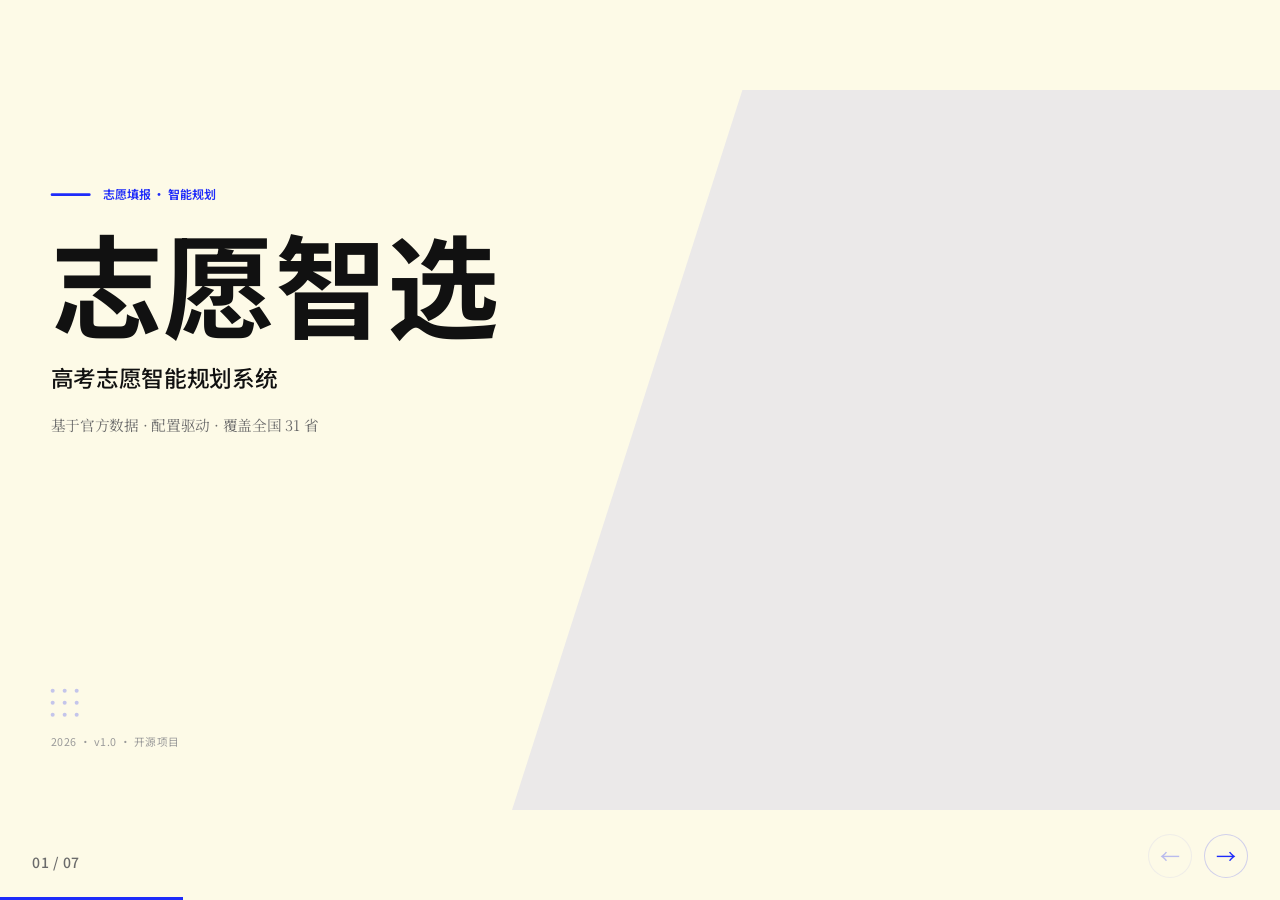
==== project-intro.html @ b126a082 "docs: 重构项目门面 - 新增介绍页 + 改写README + 分离规划文件 新增 project-intro.html（frontend-slides Blue Professional 7张幻" ====
<!DOCTYPE html>
<html lang="zh-CN">
<head>
    <meta charset="UTF-8">
    <meta name="viewport" content="width=device-width, initial-scale=1.0">
    <title>志愿智选 · 项目介绍</title>

    <!-- ===========================================
         Fonts: 思源黑体 Noto Sans SC (700 标题/数字) + 思源宋体 Noto Serif SC (400 正文)
         Blue Professional CJK 配对 — Strategy A
         =========================================== -->
    <link rel="preconnect" href="https://fonts.googleapis.com">
    <link rel="preconnect" href="https://fonts.gstatic.com" crossorigin>
    <link href="https://fonts.googleapis.com/css2?family=Noto+Sans+SC:wght@400;500;600;700&family=Noto+Serif+SC:wght@400;500;700&display=swap" rel="stylesheet">

    <style>
        /* ===========================================
           CSS CUSTOM PROPERTIES (Blue Professional · CJK)
           奶油画布 #fdfae7 + 钴蓝主色 #1e2bfa
           单一强调色系统：cobalt 承担所有 emphasis
           =========================================== */
        :root {
            /* Colors */
            --bg: #fdfae7;
            --primary: #1e2bfa;
            --text: #111111;
            --text-muted: #6b6b6b;
            --text-light: #9a9a9a;
            --accent-light: rgba(30, 43, 250, 0.08);
            --accent-medium: rgba(30, 43, 250, 0.15);
            --border: rgba(30, 43, 250, 0.2);
            --card-bg: rgba(30, 43, 250, 0.04);
            --positive: #059669;
            --negative: #dc2626;
            --stage-bg: #fdfae7;
            --slide-bg: #fdfae7;

            /* Typography — 思源黑体 700 标题/数字, 思源宋体 400 正文 */
            --font-display: 'Noto Sans SC', sans-serif;
            --font-body: 'Noto Serif SC', serif;

            /* Stage padding (translated from vw/vh to 1920×1080 px) */
            --pad-slide-x: 76px;
            --pad-slide-y-top: 67px;
            --pad-slide-y-bottom: 92px;
        }

        /* === BASE RESET === */
        * { margin: 0; padding: 0; box-sizing: border-box; }

        /* ===========================================
           FIXED 16:9 STAGE: MANDATORY BASE STYLES
           viewport-base.css 完整内容（不可裁剪）
           =========================================== */
        html, body {
            width: 100%;
            height: 100%;
            margin: 0;
            overflow: hidden;
            background: var(--stage-bg, #000);
        }
        .deck-viewport {
            position: fixed;
            inset: 0;
            overflow: hidden;
            background: var(--stage-bg, #000);
        }
        .deck-stage {
            position: absolute;
            left: 0;
            top: 0;
            width: 1920px;
            height: 1080px;
            overflow: hidden;
            transform-origin: 0 0;
            background: var(--slide-bg, #fff);
        }
        .slide {
            position: absolute;
            inset: 0;
            width: 1920px;
            height: 1080px;
            overflow: hidden;
            display: block;
            visibility: hidden;
            opacity: 0;
            pointer-events: none;
            background: var(--slide-bg, #fff);
        }
        .slide.active, .slide.visible {
            visibility: visible;
            opacity: 1;
            pointer-events: auto;
            z-index: 1;
        }
        img, video, canvas, svg {
            max-width: 100%;
            max-height: 100%;
        }
        .deck-controls {
            position: fixed;
            left: 50%;
            bottom: 22px;
            transform: translateX(-50%);
            z-index: 1000;
        }
        @media print {
            html, body { width: 1920px; height: auto; overflow: visible; background: #fff; }
            .deck-viewport { position: static; overflow: visible; background: #fff; }
            .deck-stage { position: static; width: auto; height: auto; transform: none !important; background: none; }
            .slide { position: relative; display: block !important; visibility: visible !important; opacity: 1 !important; pointer-events: auto !important; width: 1920px; height: 1080px; break-after: page; page-break-after: always; }
            .slide:last-child { break-after: auto; page-break-after: auto; }
            .deck-controls { display: none !important; }
        }
        @media (prefers-reduced-motion: reduce) {
            *, *::before, *::after { animation-duration: 0.01ms !important; transition-duration: 0.2s !important; }
        }

        /* ===========================================
           SLIDE TRANSITION (opacity + translateX 40px→0, 500ms ease)
           未来幻灯片默认 +40px / 当前幻灯片 0 / 已看 -40px
           =========================================== */
        .slide {
            transform: translateX(40px);
            transition: opacity 500ms ease, transform 500ms ease, visibility 0s linear 500ms;
        }
        .slide.active,
        .slide.visible {
            transform: translateX(0);
            transition: opacity 500ms ease, transform 500ms ease, visibility 0s;
        }
        .slide.prev {
            visibility: hidden;
            opacity: 0;
            pointer-events: none;
            transform: translateX(-40px);
        }

        /* ===========================================
           TYPOGRAPHY (CJK 适配)
           关键调整：letter-spacing 0 / 不用 uppercase / body line-height 1.75
           标题用思源黑体 700（颜色 #111111 近黑，非钴蓝）
           正文用思源宋体 400
           数字用思源黑体 700 钴蓝色
           =========================================== */
        .eyebrow {
            font-family: var(--font-display);
            font-weight: 600;
            font-size: 18px;
            line-height: 1.1;
            color: var(--primary);
            letter-spacing: 0;
            text-transform: none;
        }
        h2.slide-h2 {
            font-family: var(--font-display);
            font-weight: 700;
            font-size: 52px;
            line-height: 1.25;
            color: var(--text);
            letter-spacing: 0;
            margin-top: 24px;
            margin-bottom: 48px;
        }
        .meta-text {
            font-family: var(--font-display);
            font-weight: 400;
            font-size: 16px;
            line-height: 1.4;
            color: var(--text-light);
            letter-spacing: 0.05em;
        }

        /* ===========================================
           PERSISTENT CHROME (固定到视口，不随舞台缩放)
           左下角计数器 / 右下角导航按钮 / 底部进度条
           =========================================== */
        .slide-counter {
            position: fixed;
            left: 32px;
            bottom: 28px;
            font-family: var(--font-display);
            font-weight: 500;
            font-size: 14px;
            color: var(--text-muted);
            letter-spacing: 0.05em;
            z-index: 1001;
        }
        .nav-controls {
            position: fixed;
            right: 32px;
            bottom: 22px;
            display: flex;
            gap: 12px;
            z-index: 1001;
        }
        .nav-btn {
            width: 44px;
            height: 44px;
            border-radius: 50%;
            border: 1.5px solid var(--border);
            background: var(--bg);
            color: var(--primary);
            cursor: pointer;
            font-size: 20px;
            line-height: 1;
            display: flex;
            align-items: center;
            justify-content: center;
            transition: background 200ms ease, color 200ms ease, opacity 200ms ease;
            font-family: var(--font-display);
        }
        .nav-btn:hover {
            background: var(--primary);
            color: var(--bg);
        }
        .progress-track {
            position: fixed;
            left: 0;
            bottom: 0;
            width: 100%;
            height: 3px;
            background: transparent;
            z-index: 1001;
        }
        .progress-bar {
            height: 100%;
            width: 0;
            background: var(--primary);
            transition: width 400ms ease;
        }

        /* ===========================================
           SLIDE INNER PADDING + SLIDE-HEADER
           =========================================== */
        .slide-inner {
            position: absolute;
            inset: 0;
            padding: var(--pad-slide-y-top) var(--pad-slide-x) var(--pad-slide-y-bottom);
        }
        .slide-header {
            display: flex;
            justify-content: space-between;
            align-items: center;
            margin-bottom: 24px;
        }
        .accent-line {
            width: 60px;
            height: 4px;
            background: var(--primary);
            border-radius: 2px;
            margin-bottom: 20px;
        }
        .tag-pill {
            background: var(--accent-light);
            color: var(--primary);
            padding: 7px 18px;
            border-radius: 100px;
            font-family: var(--font-display);
            font-weight: 500;
            font-size: 14px;
            letter-spacing: 0;
        }

        /* ===========================================
           COVER SLIDE (Slide 1)
           右侧对角线裁切面板 + 左下 3×3 点阵 + 底部 meta
           =========================================== */
        .cover-decoration {
            position: absolute;
            right: 0;
            top: 0;
            width: 60%;
            height: 100%;
            background: var(--accent-light);
            clip-path: polygon(30% 0, 100% 0, 100% 100%, 0% 100%);
            z-index: 0;
            pointer-events: none;
        }
        .cover-dots {
            position: absolute;
            left: var(--pad-slide-x);
            bottom: 140px;
            display: grid;
            grid-template-columns: repeat(3, 6px);
            grid-template-rows: repeat(3, 6px);
            gap: 12px;
            opacity: 0.25;
            z-index: 2;
            pointer-events: none;
        }
        .cover-dots span {
            width: 6px;
            height: 6px;
            background: var(--primary);
            border-radius: 50%;
            display: block;
        }
        .cover-content {
            position: relative;
            z-index: 2;
            max-width: 1180px;
            padding-top: 80px;
        }
        .cover-eyebrow-row {
            display: flex;
            align-items: center;
            gap: 18px;
            margin-bottom: 32px;
        }
        .cover-eyebrow-row .accent-line { margin-bottom: 0; }
        .cover-title {
            font-family: var(--font-display);
            font-weight: 700;
            font-size: 168px;
            color: var(--text);
            line-height: 1.05;
            letter-spacing: 0;
            margin-bottom: 32px;
        }
        .cover-subtitle {
            font-family: var(--font-display);
            font-weight: 500;
            font-size: 34px;
            color: var(--text);
            margin-bottom: 28px;
            letter-spacing: 0;
        }
        .cover-positioning {
            font-family: var(--font-body);
            font-weight: 400;
            font-size: 22px;
            color: var(--text-muted);
            line-height: 1.7;
            max-width: 820px;
        }
        .cover-meta {
            position: absolute;
            left: var(--pad-slide-x);
            bottom: var(--pad-slide-y-bottom);
            z-index: 2;
        }

        /* ===========================================
           CARD GRID 3×2 (Slide 2) — card-tinted 6 张
           钴蓝 4% 填充 + 1.5px 钴蓝 20% 边框 + 14px 圆角
           =========================================== */
        .card-grid-3x2 {
            display: grid;
            grid-template-columns: repeat(3, 1fr);
            grid-template-rows: repeat(2, 1fr);
            gap: 24px;
            height: calc(100% - 180px);
        }
        .card-tinted {
            background: var(--card-bg);
            border: 1.5px solid var(--border);
            border-radius: 14px;
            padding: 28px 30px;
            transition: background 200ms ease;
            display: flex;
            flex-direction: column;
        }
        .card-tinted:hover { background: var(--accent-light); }
        .card-num {
            font-family: var(--font-display);
            font-weight: 700;
            font-size: 14px;
            color: var(--primary);
            margin-bottom: 12px;
            letter-spacing: 0.05em;
        }
        .card-h3 {
            font-family: var(--font-display);
            font-weight: 600;
            font-size: 26px;
            line-height: 1.3;
            color: var(--text);
            letter-spacing: 0;
            margin-bottom: 14px;
        }
        .card-body {
            font-family: var(--font-body);
            font-weight: 400;
            font-size: 17px;
            line-height: 1.7;
            color: var(--text-muted);
        }

        /* ===========================================
           SPLIT LAYOUT (Slide 3) — 1.05fr / 1fr
           左侧 4 步流程 / 右侧 split-highlight-block
           =========================================== */
        .split-layout {
            display: grid;
            grid-template-columns: 1.05fr 1fr;
            gap: 48px;
            height: calc(100% - 180px);
        }
        .step-list {
            display: flex;
            flex-direction: column;
            gap: 26px;
        }
        .step-item {
            display: flex;
            gap: 22px;
            align-items: flex-start;
        }
        .step-circle {
            width: 56px;
            height: 56px;
            border-radius: 50%;
            background: var(--primary);
            color: var(--bg);
            font-family: var(--font-display);
            font-weight: 700;
            font-size: 22px;
            display: flex;
            align-items: center;
            justify-content: center;
            flex-shrink: 0;
        }
        /* 步骤圆圈透明度递减：1.0 → 0.85 → 0.7 → 0.55 */
        .step-item:nth-child(1) .step-circle { opacity: 1.0; }
        .step-item:nth-child(2) .step-circle { opacity: 0.85; }
        .step-item:nth-child(3) .step-circle { opacity: 0.7; }
        .step-item:nth-child(4) .step-circle { opacity: 0.55; }
        .step-content { flex: 1; padding-top: 4px; }
        .step-title {
            font-family: var(--font-display);
            font-weight: 600;
            font-size: 22px;
            color: var(--text);
            margin-bottom: 8px;
            line-height: 1.3;
            letter-spacing: 0;
        }
        .step-desc {
            font-family: var(--font-body);
            font-weight: 400;
            font-size: 16px;
            line-height: 1.7;
            color: var(--text-muted);
        }
        .split-highlight-block {
            background: var(--accent-light);
            border-left: 4px solid var(--primary);
            border-radius: 12px;
            padding: 40px 38px;
            display: flex;
            flex-direction: column;
            justify-content: center;
            gap: 28px;
        }
        .split-highlight-big {
            font-family: var(--font-display);
            font-weight: 700;
            font-size: 30px;
            line-height: 1.55;
            color: var(--text);
            letter-spacing: 0;
        }
        .ratio-chip {
            display: inline-block;
            color: var(--primary);
            font-weight: 700;
        }
        .split-highlight-desc {
            font-family: var(--font-body);
            font-weight: 400;
            font-size: 17px;
            line-height: 1.75;
            color: var(--text-muted);
        }

        /* ===========================================
           METRIC GRID 4 (Slide 4) — 大数字钴蓝思源黑体 700
           =========================================== */
        .metric-grid-4 {
            display: grid;
            grid-template-columns: repeat(4, 1fr);
            gap: 24px;
            margin-bottom: 40px;
        }
        .metric-card {
            background: var(--card-bg);
            border: 1.5px solid var(--border);
            border-radius: 14px;
            padding: 36px 28px;
        }
        .metric-value {
            font-family: var(--font-display);
            font-weight: 700;
            font-size: 72px;
            line-height: 1;
            color: var(--primary);
            margin-bottom: 16px;
            letter-spacing: 0;
        }
        .metric-label {
            font-family: var(--font-display);
            font-weight: 600;
            font-size: 20px;
            line-height: 1.3;
            color: var(--text);
            margin-bottom: 12px;
            letter-spacing: 0;
        }
        .metric-desc {
            font-family: var(--font-body);
            font-weight: 400;
            font-size: 15px;
            line-height: 1.65;
            color: var(--text-muted);
        }

        /* ===========================================
           BELOW DESC CALLOUT (Slide 4 & 5)
           钴蓝左竖线 + 8% 填充，与 split-highlight-block 同款
           =========================================== */
        .below-desc {
            background: var(--accent-light);
            border-left: 4px solid var(--primary);
            border-radius: 12px;
            padding: 24px 30px;
            font-family: var(--font-body);
            font-weight: 400;
            font-size: 17px;
            line-height: 1.75;
            color: var(--text);
        }

        /* ===========================================
           3-COLUMN CONFIG CARDS (Slide 5)
           =========================================== */
        .cards-3col {
            display: grid;
            grid-template-columns: repeat(3, 1fr);
            gap: 28px;
            margin-bottom: 36px;
        }
        .config-card {
            background: var(--card-bg);
            border: 1.5px solid var(--border);
            border-radius: 14px;
            padding: 32px 30px;
        }
        .config-tag {
            display: inline-block;
            background: var(--accent-light);
            color: var(--primary);
            padding: 5px 14px;
            border-radius: 100px;
            font-family: var(--font-display);
            font-weight: 500;
            font-size: 13px;
            margin-bottom: 18px;
            letter-spacing: 0;
        }
        .config-h3 {
            font-family: var(--font-display);
            font-weight: 700;
            font-size: 28px;
            color: var(--text);
            margin-bottom: 14px;
            letter-spacing: 0;
            line-height: 1.3;
        }
        .config-body {
            font-family: var(--font-body);
            font-weight: 400;
            font-size: 16px;
            line-height: 1.7;
            color: var(--text-muted);
        }

        /* ===========================================
           DETAIL BLOCKS 2×2 (Slide 6)
           =========================================== */
        .detail-grid-2x2 {
            display: grid;
            grid-template-columns: repeat(2, 1fr);
            grid-template-rows: repeat(2, 1fr);
            gap: 24px;
            height: calc(100% - 180px);
        }
        .detail-block {
            background: var(--card-bg);
            border: 1px solid var(--border);
            border-radius: 10px;
            padding: 30px 32px;
        }
        .detail-num {
            font-family: var(--font-display);
            font-weight: 700;
            font-size: 16px;
            color: var(--primary);
            margin-bottom: 14px;
            letter-spacing: 0.05em;
        }
        .detail-h3 {
            font-family: var(--font-display);
            font-weight: 600;
            font-size: 26px;
            color: var(--text);
            margin-bottom: 14px;
            line-height: 1.3;
            letter-spacing: 0;
        }
        .detail-body {
            font-family: var(--font-body);
            font-weight: 400;
            font-size: 17px;
            line-height: 1.7;
            color: var(--text-muted);
        }

        /* ===========================================
           CLOSING SLIDE (Slide 7)
           居中布局 + 同心圆装饰 (500px / 360px)
           =========================================== */
        .closing-slide {
            display: flex;
            align-items: center;
            justify-content: center;
            text-align: center;
        }
        .closing-circles {
            position: absolute;
            top: 50%;
            left: 50%;
            pointer-events: none;
            z-index: 0;
        }
        .closing-circle-outer {
            position: absolute;
            width: 500px;
            height: 500px;
            top: -250px;
            left: -250px;
            border: 1px solid var(--border);
            border-radius: 50%;
            opacity: 0.4;
        }
        .closing-circle-inner {
            position: absolute;
            width: 360px;
            height: 360px;
            top: -180px;
            left: -180px;
            border: 1px solid var(--border);
            border-radius: 50%;
            opacity: 0.3;
        }
        .closing-content {
            position: relative;
            z-index: 1;
            max-width: 1100px;
            padding: 0 80px;
        }
        .closing-eyebrow {
            font-family: var(--font-display);
            font-weight: 600;
            font-size: 18px;
            color: var(--primary);
            margin-bottom: 28px;
            letter-spacing: 0;
        }
        .closing-title {
            font-family: var(--font-display);
            font-weight: 700;
            font-size: 96px;
            color: var(--text);
            line-height: 1.2;
            margin-bottom: 28px;
            letter-spacing: 0;
        }
        .closing-subtitle {
            font-family: var(--font-display);
            font-weight: 500;
            font-size: 22px;
            color: var(--text-muted);
            margin-bottom: 32px;
            letter-spacing: 0;
            word-break: break-all;
        }
        .closing-guide {
            font-family: var(--font-body);
            font-weight: 400;
            font-size: 18px;
            line-height: 1.75;
            color: var(--text-muted);
            margin-bottom: 44px;
        }
        .closing-cta-row {
            display: flex;
            gap: 20px;
            justify-content: center;
        }
        .cta-button {
            display: inline-flex;
            align-items: center;
            justify-content: center;
            background: var(--primary);
            color: var(--bg);
            padding: 16px 38px;
            border-radius: 100px;
            font-family: var(--font-display);
            font-weight: 600;
            font-size: 17px;
            text-decoration: none;
            transition: transform 200ms ease, box-shadow 200ms ease;
            letter-spacing: 0;
        }
        .cta-button:hover {
            transform: translateY(-2px);
            box-shadow: 0 8px 24px rgba(30, 43, 250, 0.25);
        }
        .cta-outline {
            display: inline-flex;
            align-items: center;
            justify-content: center;
            background: transparent;
            color: var(--primary);
            border: 1.5px solid var(--border);
            padding: 16px 38px;
            border-radius: 100px;
            font-family: var(--font-display);
            font-weight: 600;
            font-size: 17px;
            text-decoration: none;
            transition: background 200ms ease;
            letter-spacing: 0;
        }
        .cta-outline:hover { background: var(--accent-light); }
        .closing-meta {
            position: absolute;
            bottom: 70px;
            left: 0;
            right: 0;
            text-align: center;
            font-family: var(--font-display);
            font-weight: 400;
            font-size: 14px;
            color: var(--text-light);
            letter-spacing: 0.05em;
            z-index: 1;
        }
    </style>
</head>
<body>
    <div class="deck-viewport">
        <main class="deck-stage" id="deckStage">

            <!-- ========== Slide 1 · 封面 ========== -->
            <section class="slide active visible">
                <div class="cover-decoration"></div>
                <div class="cover-dots">
                    <span></span><span></span><span></span>
                    <span></span><span></span><span></span>
                    <span></span><span></span><span></span>
                </div>
                <div class="slide-inner">
                    <div class="cover-content">
                        <div class="cover-eyebrow-row">
                            <div class="accent-line"></div>
                            <span class="eyebrow">志愿填报 · 智能规划</span>
                        </div>
                        <h1 class="cover-title">志愿智选</h1>
                        <div class="cover-subtitle">高考志愿智能规划系统</div>
                        <p class="cover-positioning">基于官方数据 · 配置驱动 · 覆盖全国 31 省</p>
                    </div>
                </div>
                <div class="cover-meta">
                    <span class="meta-text">2026 · v1.0 · 开源项目</span>
                </div>
            </section>

            <!-- ========== Slide 2 · 六大核心功能 ========== -->
            <section class="slide">
                <div class="slide-inner">
                    <div class="slide-header">
                        <span class="eyebrow">核心能力</span>
                        <span class="tag-pill">6 大功能</span>
                    </div>
                    <h2 class="slide-h2">为志愿填报而生的完整工具链</h2>
                    <div class="card-grid-3x2">
                        <div class="card-tinted">
                            <div class="card-num">01</div>
                            <h3 class="card-h3">智能推荐</h3>
                            <p class="card-body">位次法计算录取概率，自动分配冲 3 / 稳 5 / 保 3 三档。</p>
                        </div>
                        <div class="card-tinted">
                            <div class="card-num">02</div>
                            <h3 class="card-h3">展开专业</h3>
                            <p class="card-body">点击大学查看历史能上的所有专业，近 3 年合并去重。</p>
                        </div>
                        <div class="card-tinted">
                            <div class="card-num">03</div>
                            <h3 class="card-h3">专业建议</h3>
                            <p class="card-body">政策导向 / 就业导向 / 兴趣导向三方向推荐。</p>
                        </div>
                        <div class="card-tinted">
                            <div class="card-num">04</div>
                            <h3 class="card-h3">单科优势分析</h3>
                            <p class="card-body">得分率法横向比较各科，识别优势学科。</p>
                        </div>
                        <div class="card-tinted">
                            <div class="card-num">05</div>
                            <h3 class="card-h3">兴趣导向</h3>
                            <p class="card-body">10 个兴趣方向芯片，优先推荐匹配专业。</p>
                        </div>
                        <div class="card-tinted">
                            <div class="card-num">06</div>
                            <h3 class="card-h3">志愿表管理</h3>
                            <p class="card-body">一键加入志愿表，支持打印导出 PDF。</p>
                        </div>
                    </div>
                </div>
            </section>

            <!-- ========== Slide 3 · 位次法推荐引擎 ========== -->
            <section class="slide">
                <div class="slide-inner">
                    <div class="slide-header">
                        <span class="eyebrow">推荐算法</span>
                        <span class="tag-pill">位次法</span>
                    </div>
                    <h2 class="slide-h2">基于位次的科学推荐</h2>
                    <div class="split-layout">
                        <div class="step-list">
                            <div class="step-item">
                                <div class="step-circle">1</div>
                                <div class="step-content">
                                    <div class="step-title">收集候选</div>
                                    <p class="step-desc">筛选选科匹配 + 近 3 年有录取数据的专业。</p>
                                </div>
                            </div>
                            <div class="step-item">
                                <div class="step-circle">2</div>
                                <div class="step-content">
                                    <div class="step-title">加权位次</div>
                                    <p class="step-desc">按年份权重计算平均位次（最近年份权重高）。</p>
                                </div>
                            </div>
                            <div class="step-item">
                                <div class="step-circle">3</div>
                                <div class="step-content">
                                    <div class="step-title">概率计算</div>
                                    <p class="step-desc">ratio = 专业位次 / 学生位次，越小越难考。</p>
                                </div>
                            </div>
                            <div class="step-item">
                                <div class="step-circle">4</div>
                                <div class="step-content">
                                    <div class="step-title">冲稳保分配</div>
                                    <p class="step-desc">滑动窗口找最接近学生位次的 5 所做稳妥，上下各取 3 所做冲保。</p>
                                </div>
                            </div>
                        </div>
                        <div class="split-highlight-block">
                            <div class="split-highlight-big">
                                <span class="ratio-chip">ratio &lt; 0.9</span>　冲刺<br>
                                <span class="ratio-chip">0.9 – 1.2</span>　稳妥<br>
                                <span class="ratio-chip">≥ 1.2</span>　保底
                            </div>
                            <p class="split-highlight-desc">位次法是各省考试院官方投档依据，比分数法更精确（同分不同年份位次差很大）。</p>
                        </div>
                    </div>
                </div>
            </section>

            <!-- ========== Slide 4 · 全国 31 省官方数据 ========== -->
            <section class="slide">
                <div class="slide-inner">
                    <div class="slide-header">
                        <span class="eyebrow">数据规模</span>
                        <span class="tag-pill">100% 官方</span>
                    </div>
                    <h2 class="slide-h2">覆盖全国 31 省高考数据</h2>
                    <div class="metric-grid-4">
                        <div class="metric-card">
                            <div class="metric-value">31</div>
                            <div class="metric-label">省</div>
                            <p class="metric-desc">6 省 3+3 / 23 省 3+1+2 / 2 省老高考</p>
                        </div>
                        <div class="metric-card">
                            <div class="metric-value">~1100</div>
                            <div class="metric-label">所高校</div>
                            <p class="metric-desc">本科 + 专科全覆盖</p>
                        </div>
                        <div class="metric-card">
                            <div class="metric-value">~38000</div>
                            <div class="metric-label">专业</div>
                            <p class="metric-desc">各校各专业方向全量收录</p>
                        </div>
                        <div class="metric-card">
                            <div class="metric-value">~96000</div>
                            <div class="metric-label">条录取记录</div>
                            <p class="metric-desc">近 3 年投档线 / 位次 / 选科要求</p>
                        </div>
                    </div>
                    <div class="below-desc">
                        数据来源 100% 官方可追溯，每条记录可对应到省考试院原始 XLS。湖南等省份通过一分一段表反查补全位次数据。
                    </div>
                </div>
            </section>

            <!-- ========== Slide 5 · 配置驱动架构 ========== -->
            <section class="slide">
                <div class="slide-inner">
                    <div class="slide-header">
                        <span class="eyebrow">技术架构</span>
                        <span class="tag-pill">配置驱动</span>
                    </div>
                    <h2 class="slide-h2">三种高考模式统一支持</h2>
                    <div class="cards-3col">
                        <div class="config-card">
                            <span class="config-tag">3+3 模式 · free</span>
                            <h3 class="config-h3">6 省</h3>
                            <p class="config-body">checkbox 多选 3 门。浙江 7 选 3 / 山东 6 选 3 / 上海 6 选 3（总分 660）/ 海南 6 选 3（总分 900）。</p>
                        </div>
                        <div class="config-card">
                            <span class="config-tag">3+1+2 模式 · layered</span>
                            <h3 class="config-h3">23 省</h3>
                            <p class="config-body">radio 首选物理 / 历史 + checkbox 再选 2 门。第三批 8 省（2021 起）/ 第四批 7 省（2024 起）/ 第五批 8 省（2025 首届）。</p>
                        </div>
                        <div class="config-card">
                            <span class="config-tag">老高考 · old</span>
                            <h3 class="config-h3">2 省</h3>
                            <p class="config-body">新疆 / 西藏，radio 选文科 / 理科，文综 / 理综 300 分。</p>
                        </div>
                    </div>
                    <div class="below-desc">
                        通过 province-config.js 集中配置 31 省，算法层零修改，扩展新省份只需加配置 + 数据文件。
                    </div>
                </div>
            </section>

            <!-- ========== Slide 6 · 为信任而设计 ========== -->
            <section class="slide">
                <div class="slide-inner">
                    <div class="slide-header">
                        <span class="eyebrow">产品优势</span>
                        <span class="tag-pill">4 大保障</span>
                    </div>
                    <h2 class="slide-h2">每一个数字都可追溯</h2>
                    <div class="detail-grid-2x2">
                        <div class="detail-block">
                            <div class="detail-num">01</div>
                            <h3 class="detail-h3">官方数据第一</h3>
                            <p class="detail-body">数据来源 100% 官方可追溯，每条记录可回溯到省考试院 XLS 原始行。</p>
                        </div>
                        <div class="detail-block">
                            <div class="detail-num">02</div>
                            <h3 class="detail-h3">Blue Professional 设计</h3>
                            <p class="detail-body">咨询级专业感，奶油画布 + 钴蓝主色，印刷品级视觉。</p>
                        </div>
                        <div class="detail-block">
                            <div class="detail-num">03</div>
                            <h3 class="detail-h3">零依赖纯前端</h3>
                            <p class="detail-body">单 HTML 文件，无需后端，GitHub Pages 一键部署。</p>
                        </div>
                        <div class="detail-block">
                            <div class="detail-num">04</div>
                            <h3 class="detail-h3">端到端验证</h3>
                            <p class="detail-body">31 省数据完整性 + 配置一致性 + 代码适配 + HTML 结构四层验证。</p>
                        </div>
                    </div>
                </div>
            </section>

            <!-- ========== Slide 7 · 开始你的志愿规划（结尾页） ========== -->
            <section class="slide closing-slide">
                <div class="closing-circles">
                    <div class="closing-circle-outer"></div>
                    <div class="closing-circle-inner"></div>
                </div>
                <div class="closing-content">
                    <div class="closing-eyebrow">开源 · 免费 · 即用</div>
                    <h1 class="closing-title">开始你的志愿规划</h1>
                    <div class="closing-subtitle">https://github.com/cannotcodetao/zhiyuanzhushou</div>
                    <p class="closing-guide">如果这个项目对你有帮助，欢迎在 GitHub 点个 Star ⭐，让更多考生看到。</p>
                    <div class="closing-cta-row">
                        <a href="index.html" class="cta-button">立即体验</a>
                        <a href="https://github.com/cannotcodetao/zhiyuanzhushou" class="cta-outline">查看仓库</a>
                    </div>
                </div>
                <div class="closing-meta">MIT License · 2026 · made with ❤️ for 高考志愿</div>
            </section>

        </main>
    </div>

    <!-- ===========================================
         持久 CHROME（固定到视口，不随舞台缩放）
         左下：幻灯片计数器  /  右下：圆形导航按钮  /  底部：进度条
         =========================================== -->
    <div class="slide-counter">01 / 07</div>
    <div class="nav-controls">
        <button class="nav-btn nav-prev" aria-label="上一张">←</button>
        <button class="nav-btn nav-next" aria-label="下一张">→</button>
    </div>
    <div class="progress-track">
        <div class="progress-bar"></div>
    </div>

    <script>
        /* ===========================================
           SLIDE PRESENTATION CONTROLLER
           键盘箭头 / 空格 / PageUp-Down 切换 + 触摸滑动 + 舞台等比缩放
           =========================================== */
        class SlidePresentation {
            constructor() {
                this.slides = document.querySelectorAll('.slide');
                this.current = 0;
                this.total = this.slides.length;
                this.stage = document.querySelector('.deck-stage');
                this.counter = document.querySelector('.slide-counter');
                this.progressBar = document.querySelector('.progress-bar');
                this.prevBtn = document.querySelector('.nav-prev');
                this.nextBtn = document.querySelector('.nav-next');
                this.init();
            }
            init() {
                this.scaleStage();
                this.goTo(0);
                window.addEventListener('resize', () => this.scaleStage());
                document.addEventListener('keydown', (e) => this.handleKey(e));
                this.prevBtn?.addEventListener('click', () => this.prev());
                this.nextBtn?.addEventListener('click', () => this.next());
                // 触摸滑动
                let touchStartX = 0;
                document.addEventListener('touchstart', (e) => { touchStartX = e.touches[0].clientX; });
                document.addEventListener('touchend', (e) => {
                    const dx = e.changedTouches[0].clientX - touchStartX;
                    if (Math.abs(dx) > 50) { dx < 0 ? this.next() : this.prev(); }
                });
            }
            scaleStage() {
                const vw = window.innerWidth;
                const vh = window.innerHeight;
                const scale = Math.min(vw / 1920, vh / 1080);
                this.stage.style.transform = `translate(${(vw - 1920 * scale) / 2}px, ${(vh - 1080 * scale) / 2}px) scale(${scale})`;
            }
            goTo(index) {
                if (index < 0 || index >= this.total) return;
                this.slides.forEach((s, i) => {
                    s.classList.remove('active', 'visible', 'prev');
                    if (i === index) s.classList.add('active', 'visible');
                    else if (i < index) s.classList.add('prev');
                });
                this.current = index;
                this.updateChrome();
            }
            next() { this.goTo(this.current + 1); }
            prev() { this.goTo(this.current - 1); }
            handleKey(e) {
                if (['ArrowRight', 'Space', 'PageDown'].includes(e.code)) { e.preventDefault(); this.next(); }
                else if (['ArrowLeft', 'PageUp'].includes(e.code)) { e.preventDefault(); this.prev(); }
                else if (e.code === 'Home') { this.goTo(0); }
                else if (e.code === 'End') { this.goTo(this.total - 1); }
            }
            updateChrome() {
                if (this.counter) this.counter.textContent = `${String(this.current + 1).padStart(2, '0')} / ${String(this.total).padStart(2, '0')}`;
                if (this.progressBar) this.progressBar.style.width = `${((this.current + 1) / this.total) * 100}%`;
                if (this.prevBtn) this.prevBtn.style.opacity = this.current === 0 ? '0.3' : '1';
                if (this.nextBtn) this.nextBtn.style.opacity = this.current === this.total - 1 ? '0.3' : '1';
            }
        }
        document.addEventListener('DOMContentLoaded', () => new SlidePresentation());
    </script>
</body>
</html>
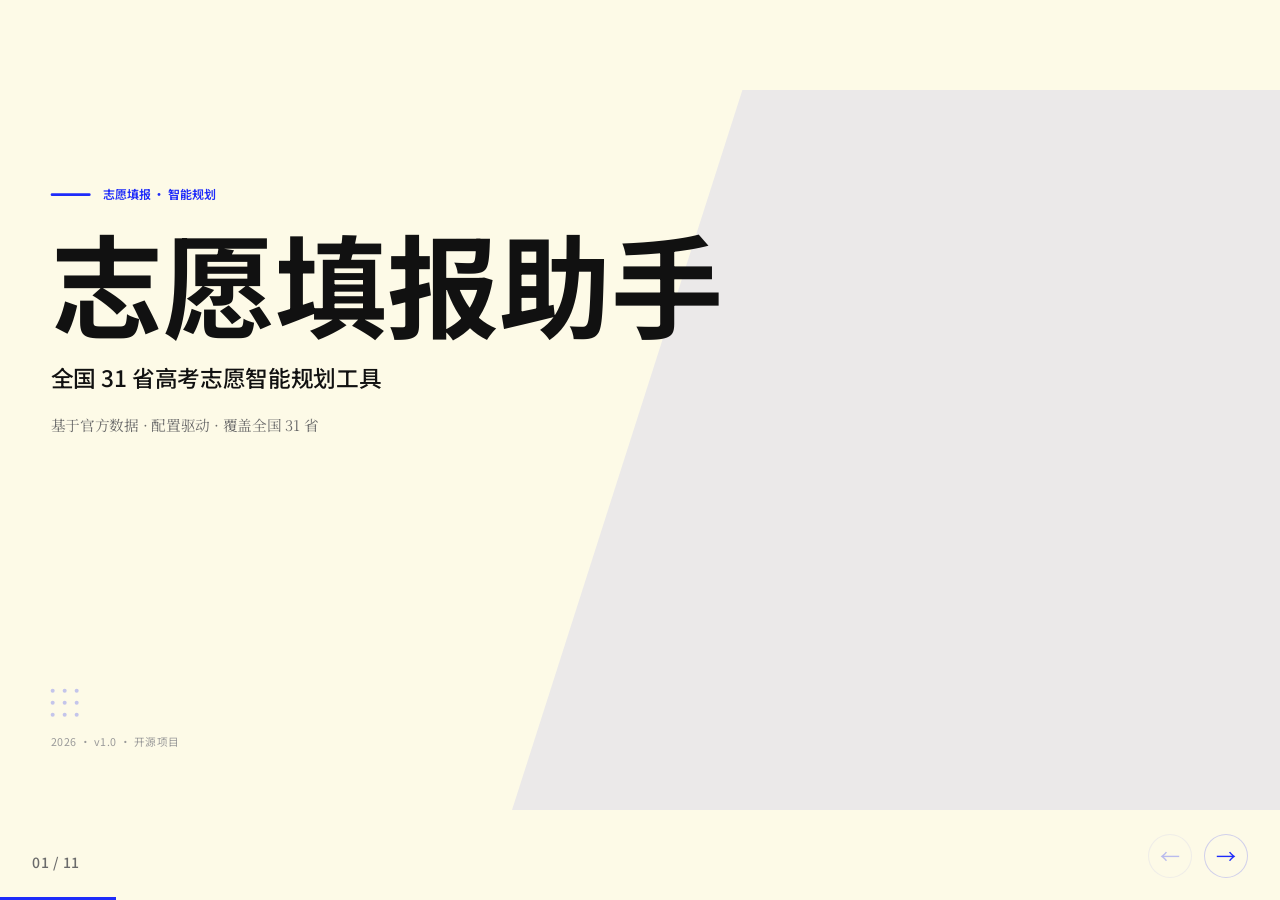
==== commit c9817eb8: "feat: 重构介绍页为11页+改名志愿填报助手+修复province-config.js加载bug 介绍页从7页扩展为11页，新增5张重点功能详解页（展开专业/单科优势分析/专业建议原理/兴趣导向/" ====
--- a/project-intro.html
+++ b/project-intro.html
@@ -3,7 +3,7 @@
 <head>
     <meta charset="UTF-8">
     <meta name="viewport" content="width=device-width, initial-scale=1.0">
-    <title>志愿智选 · 项目介绍</title>
+    <title>志愿填报助手 · 项目介绍</title>
 
     <!-- ===========================================
          Fonts: 思源黑体 Noto Sans SC (700 标题/数字) + 思源宋体 Noto Serif SC (400 正文)
@@ -342,7 +342,7 @@
         }
 
         /* ===========================================
-           CARD GRID 3×2 (Slide 2) — card-tinted 6 张
+           CARD GRID 3×2 — card-tinted 卡片样式
            钴蓝 4% 填充 + 1.5px 钴蓝 20% 边框 + 14px 圆角
            =========================================== */
         .card-grid-3x2 {
@@ -388,8 +388,8 @@
         }
 
         /* ===========================================
-           SPLIT LAYOUT (Slide 3) — 1.05fr / 1fr
-           左侧 4 步流程 / 右侧 split-highlight-block
+           SPLIT LAYOUT — 1.05fr / 1fr
+           左侧 step-list 流程 / 右侧 split-highlight-block
            =========================================== */
         .split-layout {
             display: grid;
@@ -475,7 +475,7 @@
         }
 
         /* ===========================================
-           METRIC GRID 4 (Slide 4) — 大数字钴蓝思源黑体 700
+           METRIC GRID 4 — 大数字钴蓝思源黑体 700
            =========================================== */
         .metric-grid-4 {
             display: grid;
@@ -516,7 +516,7 @@
         }
 
         /* ===========================================
-           BELOW DESC CALLOUT (Slide 4 & 5)
+           BELOW DESC CALLOUT
            钴蓝左竖线 + 8% 填充，与 split-highlight-block 同款
            =========================================== */
         .below-desc {
@@ -532,7 +532,7 @@
         }
 
         /* ===========================================
-           3-COLUMN CONFIG CARDS (Slide 5)
+           3-COLUMN CONFIG CARDS (cards-3col)
            =========================================== */
         .cards-3col {
             display: grid;
@@ -576,7 +576,7 @@
         }
 
         /* ===========================================
-           DETAIL BLOCKS 2×2 (Slide 6)
+           DETAIL BLOCKS 2×2 (detail-grid-2x2)
            =========================================== */
         .detail-grid-2x2 {
             display: grid;
@@ -617,7 +617,7 @@
         }
 
         /* ===========================================
-           CLOSING SLIDE (Slide 7)
+           CLOSING SLIDE
            居中布局 + 同心圆装饰 (500px / 360px)
            =========================================== */
         .closing-slide {
@@ -767,8 +767,8 @@
                             <div class="accent-line"></div>
                             <span class="eyebrow">志愿填报 · 智能规划</span>
                         </div>
-                        <h1 class="cover-title">志愿智选</h1>
-                        <div class="cover-subtitle">高考志愿智能规划系统</div>
+                        <h1 class="cover-title">志愿填报助手</h1>
+                        <div class="cover-subtitle">全国 31 省高考志愿智能规划工具</div>
                         <p class="cover-positioning">基于官方数据 · 配置驱动 · 覆盖全国 31 省</p>
                     </div>
                 </div>
@@ -777,50 +777,189 @@
                 </div>
             </section>
 
-            <!-- ========== Slide 2 · 六大核心功能 ========== -->
+            <!-- ========== Slide 2 · 展开专业 ========== -->
             <section class="slide">
                 <div class="slide-inner">
                     <div class="slide-header">
-                        <span class="eyebrow">核心能力</span>
-                        <span class="tag-pill">6 大功能</span>
-                    </div>
-                    <h2 class="slide-h2">为志愿填报而生的完整工具链</h2>
-                    <div class="card-grid-3x2">
-                        <div class="card-tinted">
-                            <div class="card-num">01</div>
-                            <h3 class="card-h3">智能推荐</h3>
-                            <p class="card-body">位次法计算录取概率，自动分配冲 3 / 稳 5 / 保 3 三档。</p>
-                        </div>
-                        <div class="card-tinted">
-                            <div class="card-num">02</div>
-                            <h3 class="card-h3">展开专业</h3>
-                            <p class="card-body">点击大学查看历史能上的所有专业，近 3 年合并去重。</p>
-                        </div>
-                        <div class="card-tinted">
-                            <div class="card-num">03</div>
-                            <h3 class="card-h3">专业建议</h3>
-                            <p class="card-body">政策导向 / 就业导向 / 兴趣导向三方向推荐。</p>
-                        </div>
-                        <div class="card-tinted">
-                            <div class="card-num">04</div>
-                            <h3 class="card-h3">单科优势分析</h3>
-                            <p class="card-body">得分率法横向比较各科，识别优势学科。</p>
-                        </div>
-                        <div class="card-tinted">
-                            <div class="card-num">05</div>
-                            <h3 class="card-h3">兴趣导向</h3>
-                            <p class="card-body">10 个兴趣方向芯片，优先推荐匹配专业。</p>
-                        </div>
-                        <div class="card-tinted">
-                            <div class="card-num">06</div>
-                            <h3 class="card-h3">志愿表管理</h3>
-                            <p class="card-body">一键加入志愿表，支持打印导出 PDF。</p>
+                        <span class="eyebrow">功能详解 · 1/5</span>
+                        <span class="tag-pill">展开专业</span>
+                    </div>
+                    <h2 class="slide-h2">点击大学，查看历史能上的所有专业</h2>
+                    <div class="split-layout">
+                        <div class="step-list">
+                            <div class="step-item">
+                                <div class="step-circle">1</div>
+                                <div class="step-content">
+                                    <div class="step-title">位次法筛选</div>
+                                    <p class="step-desc">用户位次 ≤ 专业 min_rank 即「能上」，与推荐算法一致。</p>
+                                </div>
+                            </div>
+                            <div class="step-item">
+                                <div class="step-circle">2</div>
+                                <div class="step-content">
+                                    <div class="step-title">选科匹配</div>
+                                    <p class="step-desc">复用现有选科器，仅显示选科匹配的专业。</p>
+                                </div>
+                            </div>
+                            <div class="step-item">
+                                <div class="step-circle">3</div>
+                                <div class="step-content">
+                                    <div class="step-title">近 3 年合并去重</div>
+                                    <p class="step-desc">任一年能上即显示该专业，标注可报年份徽章。</p>
+                                </div>
+                            </div>
+                        </div>
+                        <div class="split-highlight-block">
+                            <div class="split-highlight-big">每位考生都能看到完整的专业选择空间</div>
+                            <p class="split-highlight-desc">在推荐结果的冲/稳/保卡片上，点击「展开专业」按钮即可查看该大学所有位次达标 + 选科匹配的专业列表。每个专业显示近 3 年录取分数 / 位次 / 选科要求 / 可报年份。</p>
                         </div>
                     </div>
                 </div>
             </section>
 
-            <!-- ========== Slide 3 · 位次法推荐引擎 ========== -->
+            <!-- ========== Slide 3 · 单科优势分析 ========== -->
+            <section class="slide">
+                <div class="slide-inner">
+                    <div class="slide-header">
+                        <span class="eyebrow">功能详解 · 2/5</span>
+                        <span class="tag-pill">单科优势</span>
+                    </div>
+                    <h2 class="slide-h2">基于得分率横向比较各科</h2>
+                    <div class="split-layout">
+                        <div class="step-list">
+                            <div class="step-item">
+                                <div class="step-circle">1</div>
+                                <div class="step-content">
+                                    <div class="step-title">得分率法</div>
+                                    <p class="step-desc">各科分数 ÷ 满分，实现不同满分科目横向比较（语数英 150 / 选考 100）。</p>
+                                </div>
+                            </div>
+                            <div class="step-item">
+                                <div class="step-circle">2</div>
+                                <div class="step-content">
+                                    <div class="step-title">优势识别</div>
+                                    <p class="step-desc">高于平均分 +5% 为优势学科，低于 -5% 为薄弱学科。</p>
+                                </div>
+                            </div>
+                            <div class="step-item">
+                                <div class="step-circle">3</div>
+                                <div class="step-content">
+                                    <div class="step-title">针对性推荐</div>
+                                    <p class="step-desc">10 门学科各对应 4 个优势专业方向 + 风险专业提示。</p>
+                                </div>
+                            </div>
+                        </div>
+                        <div class="split-highlight-block">
+                            <div class="split-highlight-big">让强项真正发挥价值</div>
+                            <p class="split-highlight-desc">输入各科成绩，系统自动识别优势学科和薄弱学科。例如物理得分率 85% 被识别为优势 → 推荐工科/物理类方向；历史得分率 62% 被识别为薄弱 → 提示避免历史学等相关专业。少于 2 科不触发分析（优雅降级），各科均衡时不强加推荐。</p>
+                        </div>
+                    </div>
+                </div>
+            </section>
+
+            <!-- ========== Slide 4 · 专业建议原理 ========== -->
+            <section class="slide">
+                <div class="slide-inner">
+                    <div class="slide-header">
+                        <span class="eyebrow">功能详解 · 3/5</span>
+                        <span class="tag-pill">三方向建议</span>
+                    </div>
+                    <h2 class="slide-h2">政策 / 就业 / 兴趣三方向专业建议</h2>
+                    <div class="cards-3col">
+                        <div class="config-card">
+                            <span class="config-tag">教育部权威</span>
+                            <h3 class="config-h3">政策导向</h3>
+                            <p class="config-body">基于教育部《本科专业目录（2025/2026 年）》、国家战略性新兴产业 9 大方向、工信部直属高校 2026 年新增 74 个专业（低空经济 / 具身智能 / 量子信息 / 集成电路等）。根据用户选科自动匹配可报专业。</p>
+                        </div>
+                        <div class="config-card">
+                            <span class="config-tag">麦可思报告</span>
+                            <h3 class="config-h3">就业导向</h3>
+                            <p class="config-body">基于麦可思《2025 年中国本科生就业报告》。绿牌 6 个（电气 / 微电子 / 机械电子 / 新能源 / 车辆 / 机器人），红牌 5 个（公共事业管理 / 音乐表演 / 绘画 / 法学 / 美术学），高薪 Top10（微电子 7814 元 / 电子科学 7752 / 自动化 7573 等）。</p>
+                        </div>
+                        <div class="config-card">
+                            <span class="config-tag">霍兰德理论</span>
+                            <h3 class="config-h3">兴趣导向</h3>
+                            <p class="config-body">基于选科组合推导兴趣倾向（霍兰德职业兴趣理论 + 教育部学科认知）。物化生 → 医学 / 科研，物化地 → 工科，物化技 → 信息技术等 10 条选科组合兴趣方向。用户也可主动选择 10 个兴趣方向芯片。</p>
+                        </div>
+                    </div>
+                    <div class="below-desc">
+                        三方向建议互补而非互斥。政策导向看未来趋势，就业导向看现实回报，兴趣导向看个人适配。系统综合三者给出立体化的专业推荐。
+                    </div>
+                </div>
+            </section>
+
+            <!-- ========== Slide 5 · 兴趣导向推荐 ========== -->
+            <section class="slide">
+                <div class="slide-inner">
+                    <div class="slide-header">
+                        <span class="eyebrow">功能详解 · 4/5</span>
+                        <span class="tag-pill">兴趣导向</span>
+                    </div>
+                    <h2 class="slide-h2">让兴趣成为选专业的第一驱动</h2>
+                    <div class="split-layout">
+                        <div class="step-list">
+                            <div class="step-item">
+                                <div class="step-circle">1</div>
+                                <div class="step-content">
+                                    <div class="step-title">主动选择优先</div>
+                                    <p class="step-desc">用户可从 10 个兴趣方向芯片中选择（IT / 医学 / 金融 / 教育 / 设计 / 机械 / 法律 / 经管 / 材料 / 传媒）。</p>
+                                </div>
+                            </div>
+                            <div class="step-item">
+                                <div class="step-circle">2</div>
+                                <div class="step-content">
+                                    <div class="step-title">选科推导 fallback</div>
+                                    <p class="step-desc">未选择时，基于选科组合智能推导（霍兰德职业兴趣理论）。</p>
+                                </div>
+                            </div>
+                            <div class="step-item">
+                                <div class="step-circle">3</div>
+                                <div class="step-content">
+                                    <div class="step-title">优先级推荐</div>
+                                    <p class="step-desc">系统优先推荐匹配用户兴趣的专业，未匹配专业不被过滤但靠后展示。</p>
+                                </div>
+                            </div>
+                        </div>
+                        <div class="split-highlight-block">
+                            <div class="split-highlight-big">兴趣是坚持的动力</div>
+                            <p class="split-highlight-desc">10 个兴趣方向覆盖主要职业领域。用户主动选择时系统优先推荐匹配专业；未选择时 fallback 到基于选科组合的智能推导。例如选科物化生 → 推导兴趣方向为医学 / 科研 / 工程。</p>
+                        </div>
+                    </div>
+                </div>
+            </section>
+
+            <!-- ========== Slide 6 · 志愿表管理 ========== -->
+            <section class="slide">
+                <div class="slide-inner">
+                    <div class="slide-header">
+                        <span class="eyebrow">功能详解 · 5/5</span>
+                        <span class="tag-pill">志愿表</span>
+                    </div>
+                    <h2 class="slide-h2">一键管理你的志愿清单</h2>
+                    <div class="cards-3col">
+                        <div class="config-card">
+                            <span class="config-tag">快速操作</span>
+                            <h3 class="config-h3">一键加入</h3>
+                            <p class="config-body">在推荐结果的每个专业卡片上，点击「加入志愿表」按钮即可加入。已加入的显示「已加入志愿表」状态，可重复点击切换。</p>
+                        </div>
+                        <div class="config-card">
+                            <span class="config-tag">集中管理</span>
+                            <h3 class="config-h3">志愿表查看</h3>
+                            <p class="config-body">所有加入的专业集中展示在志愿表面板，按加入顺序排列。每个志愿显示学校名 / 专业名 / 录取概率 / 推荐档位（冲 / 稳 / 保）。</p>
+                        </div>
+                        <div class="config-card">
+                            <span class="config-tag">PDF 导出</span>
+                            <h3 class="config-h3">打印导出</h3>
+                            <p class="config-body">浏览器原生打印功能，支持导出 PDF。打印样式已优化，去除交互元素，保留核心信息（学校 / 专业 / 概率 / 理由），适合家长会商和线下参考。</p>
+                        </div>
+                    </div>
+                    <div class="below-desc">
+                        志愿表数据仅保存在本地浏览器，不上传任何服务器，保护考生隐私。关闭浏览器后志愿表清空，建议打印或导出 PDF 保存。
+                    </div>
+                </div>
+            </section>
+
+            <!-- ========== Slide 7 · 位次法推荐引擎 ========== -->
             <section class="slide">
                 <div class="slide-inner">
                     <div class="slide-header">
@@ -871,7 +1010,7 @@
                 </div>
             </section>
 
-            <!-- ========== Slide 4 · 全国 31 省官方数据 ========== -->
+            <!-- ========== Slide 8 · 全国 31 省官方数据 ========== -->
             <section class="slide">
                 <div class="slide-inner">
                     <div class="slide-header">
@@ -907,7 +1046,7 @@
                 </div>
             </section>
 
-            <!-- ========== Slide 5 · 配置驱动架构 ========== -->
+            <!-- ========== Slide 9 · 配置驱动架构 ========== -->
             <section class="slide">
                 <div class="slide-inner">
                     <div class="slide-header">
@@ -938,7 +1077,7 @@
                 </div>
             </section>
 
-            <!-- ========== Slide 6 · 为信任而设计 ========== -->
+            <!-- ========== Slide 10 · 为信任而设计 ========== -->
             <section class="slide">
                 <div class="slide-inner">
                     <div class="slide-header">
@@ -971,7 +1110,7 @@
                 </div>
             </section>
 
-            <!-- ========== Slide 7 · 开始你的志愿规划（结尾页） ========== -->
+            <!-- ========== Slide 11 · 开始你的志愿规划（结尾页） ========== -->
             <section class="slide closing-slide">
                 <div class="closing-circles">
                     <div class="closing-circle-outer"></div>
@@ -981,7 +1120,7 @@
                     <div class="closing-eyebrow">开源 · 免费 · 即用</div>
                     <h1 class="closing-title">开始你的志愿规划</h1>
                     <div class="closing-subtitle">https://github.com/cannotcodetao/zhiyuanzhushou</div>
-                    <p class="closing-guide">如果这个项目对你有帮助，欢迎在 GitHub 点个 Star ⭐，让更多考生看到。</p>
+                    <p class="closing-guide">如果这个项目对你有帮助，欢迎在 GitHub 点个 Star ⭐，让更多考生看到</p>
                     <div class="closing-cta-row">
                         <a href="index.html" class="cta-button">立即体验</a>
                         <a href="https://github.com/cannotcodetao/zhiyuanzhushou" class="cta-outline">查看仓库</a>
@@ -997,7 +1136,7 @@
          持久 CHROME（固定到视口，不随舞台缩放）
          左下：幻灯片计数器  /  右下：圆形导航按钮  /  底部：进度条
          =========================================== -->
-    <div class="slide-counter">01 / 07</div>
+    <div class="slide-counter">01 / 11</div>
     <div class="nav-controls">
         <button class="nav-btn nav-prev" aria-label="上一张">←</button>
         <button class="nav-btn nav-next" aria-label="下一张">→</button>
@@ -1010,6 +1149,7 @@
         /* ===========================================
            SLIDE PRESENTATION CONTROLLER
            键盘箭头 / 空格 / PageUp-Down 切换 + 触摸滑动 + 舞台等比缩放
+           total 自动从 DOM 计算，无需硬编码
            =========================================== */
         class SlidePresentation {
             constructor() {
